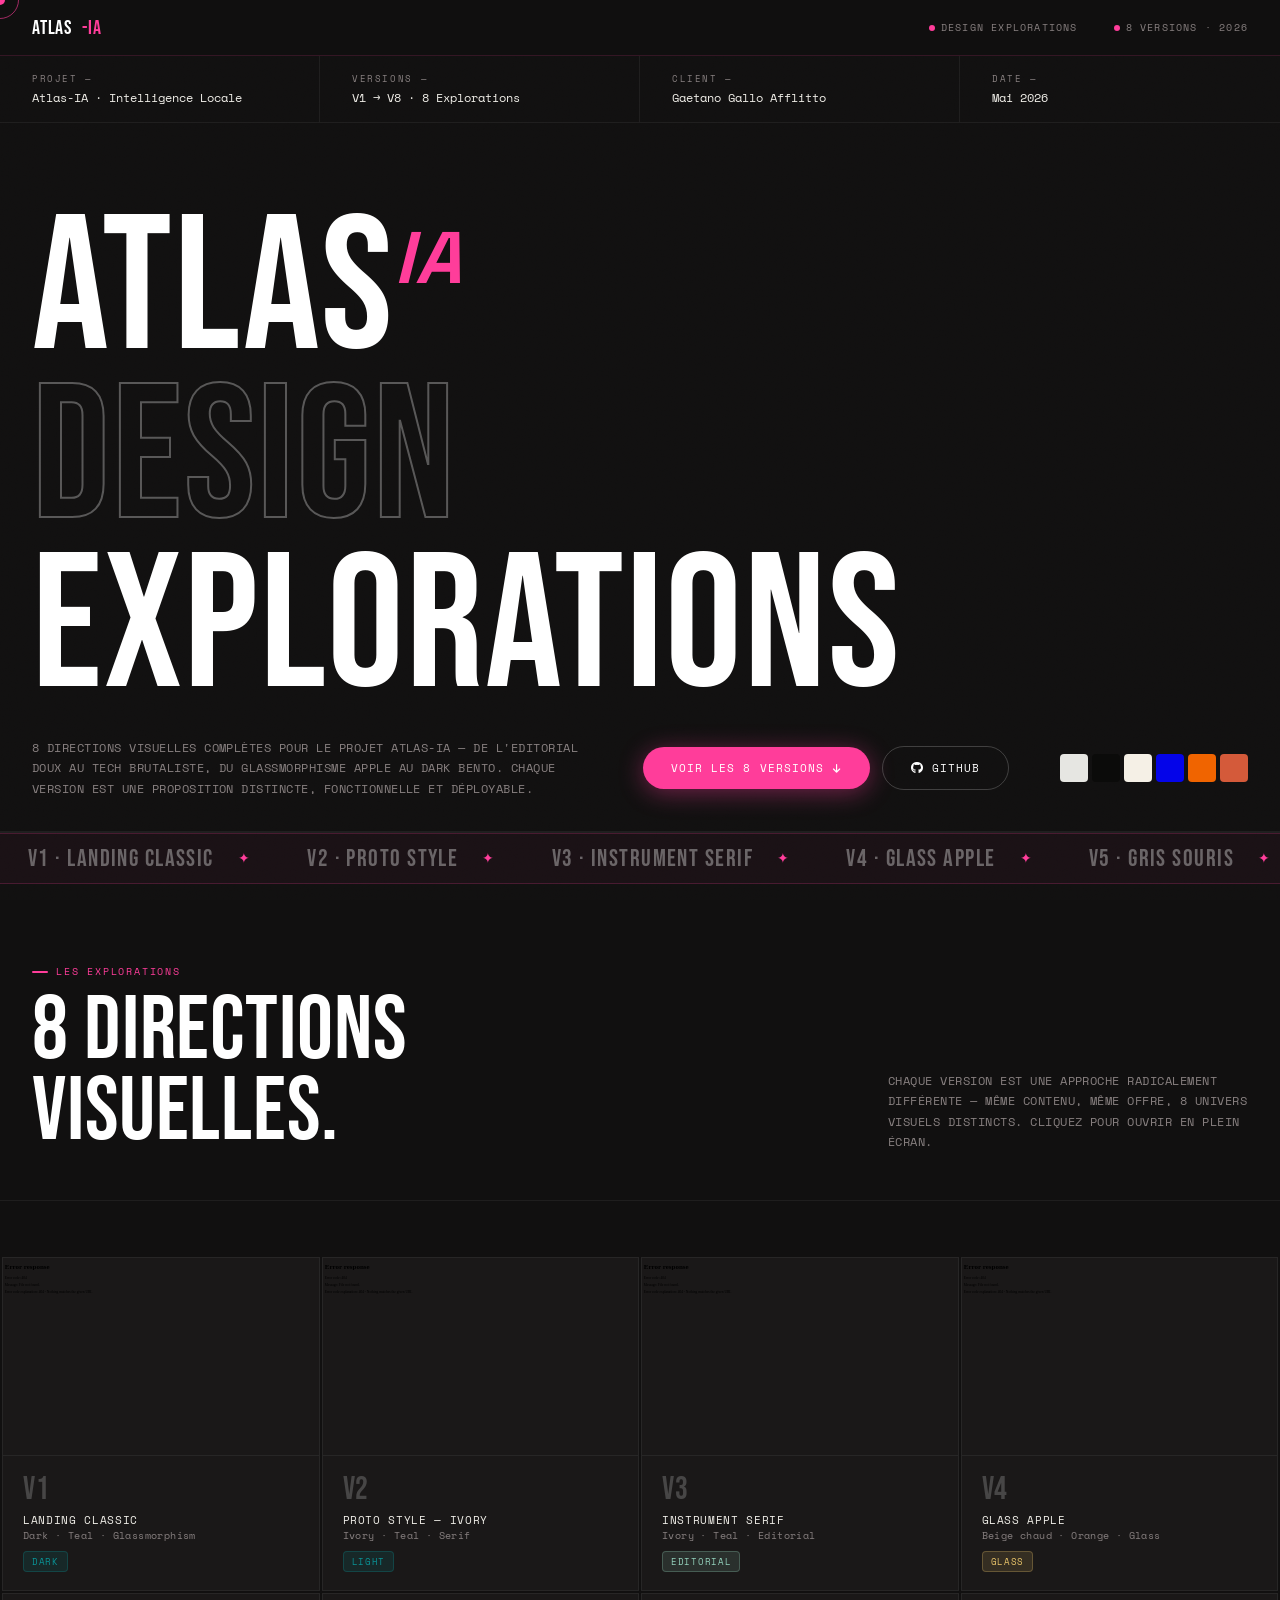
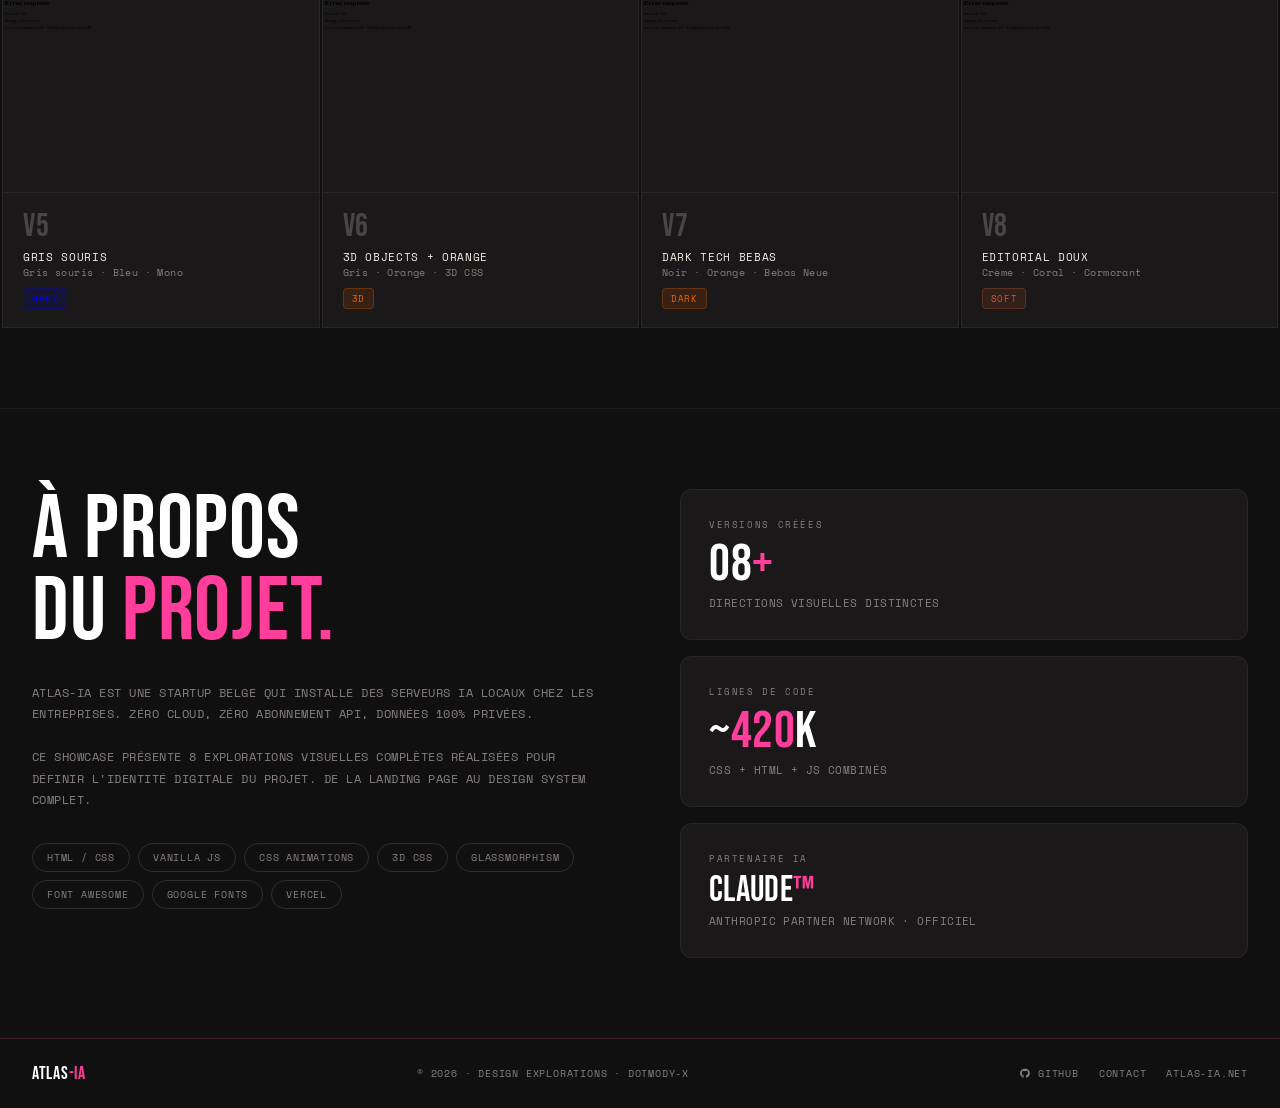
==== index.html @ f2599c12 "Creation off website" ====
<!doctype html>
<html lang="fr">
<head>
<meta charset="utf-8"/>
<meta name="viewport" content="width=device-width,initial-scale=1"/>
<title>Atlas-IA — Design Explorations</title>
<link href="https://fonts.googleapis.com/css2?family=Bebas+Neue&family=Space+Grotesk:wght@300;400;500;700&family=Space+Mono&display=swap" rel="stylesheet"/>
<link rel="stylesheet" href="https://cdnjs.cloudflare.com/ajax/libs/font-awesome/6.5.1/css/all.min.css"/>
<link rel="stylesheet" href="./style.css">
</head>
<body>

<div id="CUR"><div class="cr-ring"></div><div class="cr-dot"></div></div>

<!-- NAV -->
<nav>
  <div class="nav-in">
    <div class="nav-logo">ATLAS<span>-IA</span></div>
    <div class="nav-meta">
      <span>Design Explorations</span>
      <span style="margin-left:8px">8 Versions · 2026</span>
    </div>
  </div>
</nav>

<!-- INFO BAR -->
<div class="info-bar" style="padding-top:56px">
  <div class="ib"><div class="ib-label">Projet —</div><div class="ib-val">Atlas-IA · Intelligence Locale</div></div>
  <div class="ib"><div class="ib-label">Versions —</div><div class="ib-val">V1 → V8 · 8 Explorations</div></div>
  <div class="ib"><div class="ib-label">Client —</div><div class="ib-val">Gaetano Gallo Afflitto</div></div>
  <div class="ib"><div class="ib-label">Date —</div><div class="ib-val">Mai 2026</div></div>
</div>

<!-- HERO -->
<section id="hero">
  <div class="hero-main">
    <div class="hero-h1">
      ATLAS<span class="pink">IA</span><br/>
      <span class="stroke">DESIGN</span><br/>
      EXPLORATIONS
    </div>
  </div>
  <div class="hero-sub-bar">
    <div class="hero-desc">8 directions visuelles complètes pour le projet Atlas-IA — de l'editorial doux au tech brutaliste, du glassmorphisme Apple au dark bento. Chaque version est une proposition distincte, fonctionnelle et déployable.</div>
    <div class="hero-actions">
      <a href="#versions" class="btn-pink">Voir les 8 versions <i class="fa-solid fa-arrow-down" style="font-size:10px"></i></a>
      <a href="https://github.com/Dotmody-X/atlas-ia" target="_blank" class="btn-outline-w"><i class="fa-brands fa-github" style="font-size:12px"></i> GitHub</a>
    </div>
    <div class="swatches">
      <div class="swatch" style="background:#e6e6e2;title='V3/V5'"></div>
      <div class="swatch" style="background:#0b0b0a"></div>
      <div class="swatch" style="background:#f5f0e6"></div>
      <div class="swatch" style="background:#0404e9"></div>
      <div class="swatch" style="background:#f06400"></div>
      <div class="swatch" style="background:#d45a3a"></div>
    </div>
  </div>
</section>

<!-- MARQUEE -->
<div class="mq">
  <div class="mq-tr">
    <span class="mq-it">V1 · Landing Classic<span>✦</span></span>
    <span class="mq-it">V2 · Proto Style<span>✦</span></span>
    <span class="mq-it">V3 · Instrument Serif<span>✦</span></span>
    <span class="mq-it">V4 · Glass Apple<span>✦</span></span>
    <span class="mq-it">V5 · Gris Souris<span>✦</span></span>
    <span class="mq-it">V6 · 3D Objects<span>✦</span></span>
    <span class="mq-it">V7 · Dark Tech<span>✦</span></span>
    <span class="mq-it">V8 · Editorial Doux<span>✦</span></span>
    <span class="mq-it">V1 · Landing Classic<span>✦</span></span>
    <span class="mq-it">V2 · Proto Style<span>✦</span></span>
    <span class="mq-it">V3 · Instrument Serif<span>✦</span></span>
    <span class="mq-it">V4 · Glass Apple<span>✦</span></span>
    <span class="mq-it">V5 · Gris Souris<span>✦</span></span>
    <span class="mq-it">V6 · 3D Objects<span>✦</span></span>
    <span class="mq-it">V7 · Dark Tech<span>✦</span></span>
    <span class="mq-it">V8 · Editorial Doux<span>✦</span></span>
  </div>
</div>

<!-- VERSIONS GRID -->
<section id="versions">
  <div class="versions-header rev">
    <div class="vh-left">
      <div class="label">Les explorations</div>
      <div class="vh-h2">8 DIRECTIONS<br/>VISUELLES.</div>
    </div>
    <div class="vh-sub">Chaque version est une approche radicalement différente — même contenu, même offre, 8 univers visuels distincts. Cliquez pour ouvrir en plein écran.</div>
  </div>
  <div class="versions-grid" id="VG"></div>
</section>

<!-- ABOUT -->
<section id="about">
  <div class="about-grid rev">
    <div>
      <div class="about-h">À PROPOS<br/>DU <span>PROJET.</span></div>
      <div class="about-body">Atlas-IA est une startup belge qui installe des serveurs IA locaux chez les entreprises. Zéro cloud, zéro abonnement API, données 100% privées.<br/><br/>Ce showcase présente 8 explorations visuelles complètes réalisées pour définir l'identité digitale du projet. De la landing page au design system complet.</div>
      <div class="tech-bar">
        <span class="tech-pill">HTML / CSS</span>
        <span class="tech-pill">Vanilla JS</span>
        <span class="tech-pill">CSS Animations</span>
        <span class="tech-pill">3D CSS</span>
        <span class="tech-pill">Glassmorphism</span>
        <span class="tech-pill">Font Awesome</span>
        <span class="tech-pill">Google Fonts</span>
        <span class="tech-pill">Vercel</span>
      </div>
    </div>
    <div class="about-right">
      <div class="about-stat">
        <div class="as-n">Versions créées</div>
        <div class="as-v">08<span>+</span></div>
        <div class="as-d">directions visuelles distinctes</div>
      </div>
      <div class="about-stat">
        <div class="as-n">Lignes de code</div>
        <div class="as-v">~<span>420</span>k</div>
        <div class="as-d">CSS + HTML + JS combinés</div>
      </div>
      <div class="about-stat">
        <div class="as-n">Partenaire IA</div>
        <div class="as-v" style="font-size:36px">CLAUDE<span>™</span></div>
        <div class="as-d">Anthropic Partner Network · Officiel</div>
      </div>
    </div>
  </div>
</section>

<!-- FOOTER -->
<footer>
  <div class="foot-logo">ATLAS<span>-IA</span></div>
  <div class="foot-meta">© 2026 · Design Explorations · Dotmody-X</div>
  <div class="foot-links">
    <a href="https://github.com/Dotmody-X/atlas-ia" target="_blank"><i class="fa-brands fa-github"></i> GitHub</a>
    <a href="mailto:contact@atlas-ia.net">Contact</a>
    <a href="https://www.atlas-ia.net" target="_blank">atlas-ia.net</a>
  </div>
</footer>

<!-- MODAL -->
<div class="modal" id="MODAL">
  <div class="modal-header">
    <div class="modal-title" id="MODAL-TITLE">V1 · <span>Landing Classic</span></div>
    <div style="display:flex;gap:10px;align-items:center">
      <a id="MODAL-LINK" href="#" target="_blank" class="btn-pink" style="font-family:var(--mono);font-size:10px;letter-spacing:.1em;text-transform:uppercase;padding:8px 16px;border-radius:999px;background:var(--pink);color:white;border:none">
        <i class="fa-solid fa-arrow-up-right-from-square" style="font-size:9px"></i> Ouvrir
      </a>
      <button class="modal-close" onclick="closeModal()"><i class="fa-solid fa-xmark"></i></button>
    </div>
  </div>
  <iframe class="modal-frame" id="MODAL-FRAME" src="about:blank" title="Version preview"></iframe>
</div>

<script src="./scrips.js"></script>
</body>
</html>
---- style.css ----
:root{
  --bg:#111010;
  --bg2:#1a1818;
  --bg3:#222020;
  --pink:#ff3d9a;
  --pink2:#ff7cc4;
  --pink3:rgba(255,61,154,.12);
  --white:#ffffff;
  --off:#f0eee8;
  --gray:#888080;
  --gray2:#444040;
  --display:'Bebas Neue',sans-serif;
  --body:'Space Grotesk',sans-serif;
  --mono:'Space Mono',monospace;
}
*{box-sizing:border-box;margin:0;padding:0;cursor:none!important}
html{scroll-behavior:smooth}
body{background:var(--bg);color:var(--white);font-family:var(--body);-webkit-font-smoothing:antialiased;overflow-x:hidden}
a{color:inherit;text-decoration:none}

/* CURSOR */
#CUR{position:fixed;top:0;left:0;pointer-events:none;z-index:9999}
.cr-dot{width:10px;height:10px;border-radius:50%;background:var(--pink);position:absolute;transform:translate(-50%,-50%);mix-blend-mode:screen}
.cr-ring{width:38px;height:38px;border-radius:50%;border:1.5px solid var(--pink);position:absolute;transform:translate(-50%,-50%);opacity:.6;transition:all .12s ease}
body.hov .cr-dot{width:16px;height:16px}
body.hov .cr-ring{width:60px;height:60px;border-color:var(--white)}

/* NOISE */
body::before{content:'';position:fixed;inset:0;z-index:0;pointer-events:none;opacity:.04;
  background-image:url("data:image/svg+xml,%3Csvg xmlns='http://www.w3.org/2000/svg' width='200' height='200'%3E%3Cfilter id='n'%3E%3CfeTurbulence type='fractalNoise' baseFrequency='.85' numOctaves='3' seed='2'/%3E%3C/filter%3E%3Crect width='100%25' height='100%25' filter='url(%23n)'/%3E%3C/svg%3E");
  background-size:200px;mix-blend-mode:overlay}

/* NAV */
nav{position:fixed;top:0;left:0;right:0;z-index:100;height:56px;background:rgba(17,16,16,.9);backdrop-filter:blur(20px);border-bottom:1px solid rgba(255,61,154,.15);display:flex;align-items:stretch}
.nav-in{display:flex;align-items:stretch;width:100%;padding:0 32px}
.nav-logo{display:flex;align-items:center;gap:10px;font-family:var(--display);font-size:20px;letter-spacing:.04em;color:var(--white);margin-right:auto}
.nav-logo span{color:var(--pink)}
.nav-meta{display:flex;align-items:center;gap:28px;font-family:var(--mono);font-size:10px;letter-spacing:.12em;text-transform:uppercase;color:var(--gray)}
.nav-meta span{display:flex;align-items:center;gap:6px}
.nav-meta span::before{content:'';width:6px;height:6px;border-radius:50%;background:var(--pink);animation:blink 2s ease-in-out infinite}
@keyframes blink{50%{opacity:.2}}
.nav-dot-pink{background:var(--pink)!important}

/* HERO */
#hero{padding-top:56px;position:relative;overflow:hidden;border-bottom:1px solid rgba(255,255,255,.06)}

/* INFO BAR */
.info-bar{display:grid;grid-template-columns:repeat(4,1fr);border-bottom:1px solid rgba(255,255,255,.06);max-width:100%}
.ib{padding:16px 32px;border-right:1px solid rgba(255,255,255,.06)}
.ib:last-child{border-right:none}
.ib-label{font-family:var(--mono);font-size:9px;letter-spacing:.18em;text-transform:uppercase;color:var(--gray);margin-bottom:4px}
.ib-val{font-family:var(--mono);font-size:12px;color:var(--off)}

/* HERO MAIN */
.hero-main{padding:28px 32px 0;position:relative}
.hero-h1{font-family:var(--display);font-size:clamp(88px,15vw,220px);letter-spacing:.01em;line-height:.88;color:var(--white);position:relative;z-index:2}
.hero-h1 .pink{color:var(--pink);font-family:'Space Grotesk';font-weight:700;font-style:italic;font-size:.38em;vertical-align:super}
.hero-h1 .stroke{-webkit-text-stroke:2px rgba(255,255,255,.3);color:transparent}
.hero-sub-bar{display:flex;align-items:center;justify-content:space-between;padding:24px 32px 32px;gap:32px;flex-wrap:wrap;border-bottom:1px solid rgba(255,255,255,.06)}
.hero-desc{font-family:var(--mono);font-size:12px;line-height:1.7;color:var(--gray);max-width:560px;text-transform:uppercase;letter-spacing:.04em}
.hero-actions{display:flex;gap:12px;align-items:center;flex-shrink:0}
.btn-pink{font-family:var(--mono);font-size:11px;letter-spacing:.1em;text-transform:uppercase;padding:13px 28px;border-radius:999px;background:var(--pink);color:white;border:none;transition:.2s;box-shadow:0 4px 24px rgba(255,61,154,.4)}
.btn-pink:hover{background:var(--pink2);transform:translateY(-2px);box-shadow:0 8px 36px rgba(255,61,154,.55)}
.btn-outline-w{font-family:var(--mono);font-size:11px;letter-spacing:.1em;text-transform:uppercase;padding:13px 28px;border-radius:999px;background:transparent;color:var(--white);border:1.5px solid rgba(255,255,255,.2);transition:.2s}
.btn-outline-w:hover{border-color:var(--pink);color:var(--pink)}

/* COLOR SWATCHES */
.swatches{display:flex;gap:4px}
.swatch{width:28px;height:28px;border-radius:4px}

/* MARQUEE */
.mq{overflow:hidden;border-top:1px solid rgba(255,61,154,.2);border-bottom:1px solid rgba(255,61,154,.2);padding:10px 0;background:rgba(255,61,154,.04)}
.mq-tr{display:flex;width:max-content;animation:mq 20s linear infinite}
.mq-tr:hover{animation-play-state:paused}
.mq-it{font-family:var(--display);font-size:24px;letter-spacing:.06em;color:rgba(255,255,255,.35);padding:0 28px;white-space:nowrap;display:flex;align-items:center;gap:24px}
.mq-it span{color:var(--pink);font-size:14px}
@keyframes mq{to{transform:translateX(-50%)}}

/* VERSIONS GRID */
#versions{padding:80px 0;position:relative;z-index:1}
.versions-header{padding:0 32px 48px;display:flex;align-items:flex-end;justify-content:space-between;gap:24px;border-bottom:1px solid rgba(255,255,255,.06);margin-bottom:56px;flex-wrap:wrap}
.vh-left .label{font-family:var(--mono);font-size:10px;letter-spacing:.18em;text-transform:uppercase;color:var(--pink);margin-bottom:12px;display:flex;align-items:center;gap:8px}
.vh-left .label::before{content:'';width:16px;height:2px;background:var(--pink);border-radius:1px}
.vh-h2{font-family:var(--display);font-size:clamp(52px,7vw,96px);letter-spacing:.01em;line-height:.9;color:var(--white)}
.vh-sub{font-family:var(--mono);font-size:12px;color:var(--gray);line-height:1.7;max-width:360px;letter-spacing:.04em;text-transform:uppercase}
.versions-grid{display:grid;grid-template-columns:repeat(4,1fr);gap:2px;padding:0 2px}
.v-card{position:relative;overflow:hidden;background:var(--bg2);border:1px solid rgba(255,255,255,.06);transition:transform .28s cubic-bezier(.34,1.56,.64,1),border-color .2s;cursor:pointer}
.v-card:hover{transform:translateY(-6px) scale(1.01);border-color:var(--pink);z-index:2}
.v-card:hover .v-overlay{opacity:1}
.v-card:hover .v-num{color:var(--pink)}
.v-preview{
  width:100%;
  aspect-ratio:16/10;
  position:relative;
  overflow:hidden;
}
.v-iframe-wrap{
  width:100%;height:100%;
  position:absolute;inset:0;
  pointer-events:none;
  transform-origin:top left;
}
.v-iframe-wrap iframe{
  width:1440px;height:900px;
  border:none;
  transform-origin:top left;
  pointer-events:none;
}
.v-overlay{
  position:absolute;inset:0;
  background:linear-gradient(to top,rgba(17,16,16,.95) 0%,rgba(255,61,154,.15) 60%,transparent 100%);
  display:flex;flex-direction:column;align-items:center;justify-content:flex-end;
  padding-bottom:20px;opacity:0;transition:opacity .25s;
}
.v-open-btn{
  font-family:var(--mono);font-size:11px;letter-spacing:.1em;text-transform:uppercase;
  padding:10px 22px;border-radius:999px;
  background:var(--pink);color:white;
  border:none;transition:.2s;margin-bottom:8px;
  box-shadow:0 4px 20px rgba(255,61,154,.5);
}
.v-open-btn:hover{background:var(--pink2)}
.v-card-footer{padding:18px 20px;border-top:1px solid rgba(255,255,255,.06);background:var(--bg2)}
.v-num{font-family:var(--display);font-size:32px;letter-spacing:.02em;color:rgba(255,255,255,.2);line-height:1;transition:color .2s}
.v-info{display:flex;align-items:center;justify-content:space-between;margin-top:6px}
.v-name{font-family:var(--mono);font-size:11px;letter-spacing:.06em;text-transform:uppercase;color:var(--off)}
.v-style{font-family:var(--mono);font-size:10px;letter-spacing:.04em;color:var(--gray)}
.v-tag{display:inline-block;font-family:var(--mono);font-size:9px;letter-spacing:.08em;text-transform:uppercase;padding:3px 8px;border-radius:4px;margin-top:8px}

/* ABOUT */
#about{padding:80px 32px;border-top:1px solid rgba(255,255,255,.06);position:relative;z-index:1}
.about-grid{display:grid;grid-template-columns:1fr 1fr;gap:80px;align-items:start}
.about-h{font-family:var(--display);font-size:clamp(56px,7vw,96px);letter-spacing:.01em;line-height:.92;color:var(--white);margin-bottom:28px}
.about-h span{color:var(--pink)}
.about-body{font-family:var(--mono);font-size:12px;color:var(--gray);line-height:1.8;letter-spacing:.04em;text-transform:uppercase}
.about-right{display:flex;flex-direction:column;gap:16px}
.about-stat{padding:28px;background:var(--bg2);border:1px solid rgba(255,255,255,.06);border-radius:12px;transition:border-color .2s,transform .25s}
.about-stat:hover{border-color:var(--pink);transform:translateX(6px)}
.as-n{font-family:var(--mono);font-size:9px;letter-spacing:.18em;text-transform:uppercase;color:var(--gray);margin-bottom:8px}
.as-v{font-family:var(--display);font-size:52px;letter-spacing:.01em;line-height:1;color:var(--white)}
.as-v span{color:var(--pink)}
.as-d{font-family:var(--mono);font-size:11px;color:var(--gray);margin-top:4px;letter-spacing:.04em;text-transform:uppercase}

/* TECH */
.tech-bar{display:flex;flex-wrap:wrap;gap:8px;margin-top:32px}
.tech-pill{font-family:var(--mono);font-size:10px;letter-spacing:.08em;text-transform:uppercase;padding:6px 14px;border-radius:999px;border:1px solid rgba(255,255,255,.12);color:var(--gray);transition:.2s}
.tech-pill:hover{border-color:var(--pink);color:var(--pink)}

/* FOOTER */
footer{border-top:1px solid rgba(255,61,154,.2);padding:24px 32px;display:flex;align-items:center;justify-content:space-between;position:relative;z-index:1;flex-wrap:wrap;gap:16px}
.foot-logo{font-family:var(--display);font-size:18px;letter-spacing:.04em;color:var(--white)}
.foot-logo span{color:var(--pink)}
.foot-meta{font-family:var(--mono);font-size:10px;letter-spacing:.08em;text-transform:uppercase;color:var(--gray)}
.foot-links{display:flex;gap:20px}
.foot-links a{font-family:var(--mono);font-size:10px;letter-spacing:.08em;text-transform:uppercase;color:var(--gray);transition:color .15s}
.foot-links a:hover{color:var(--pink)}

/* MODAL */
.modal{position:fixed;inset:0;z-index:200;background:rgba(11,10,10,.92);backdrop-filter:blur(16px);display:flex;flex-direction:column;align-items:center;justify-content:center;opacity:0;pointer-events:none;transition:opacity .25s}
.modal.open{opacity:1;pointer-events:all}
.modal-header{width:100%;padding:14px 24px;display:flex;align-items:center;justify-content:space-between;border-bottom:1px solid rgba(255,255,255,.08);background:rgba(17,16,16,.95)}
.modal-title{font-family:var(--display);font-size:22px;letter-spacing:.04em;color:var(--white)}
.modal-title span{color:var(--pink)}
.modal-close{width:36px;height:36px;border-radius:50%;background:rgba(255,255,255,.08);border:1px solid rgba(255,255,255,.12);display:grid;place-items:center;color:var(--white);font-size:16px;transition:.2s}
.modal-close:hover{background:var(--pink);border-color:var(--pink)}
.modal-frame{flex:1;width:100%;border:none}

/* REVEAL */
.rev{opacity:0;transform:translateY(24px);transition:opacity .6s ease,transform .6s ease}
.rev.in{opacity:1;transform:none}

/* RESPONSIVE */
@media(max-width:1100px){
  .versions-grid{grid-template-columns:repeat(2,1fr)}
  .about-grid{grid-template-columns:1fr;gap:40px}
}
@media(max-width:700px){
  .versions-grid{grid-template-columns:1fr}
  .info-bar{grid-template-columns:1fr 1fr}
  .nav-meta{display:none}
  nav{padding:0 20px}
  .hero-main,.hero-sub-bar,.versions-header,#about{padding-left:20px;padding-right:20px}
}
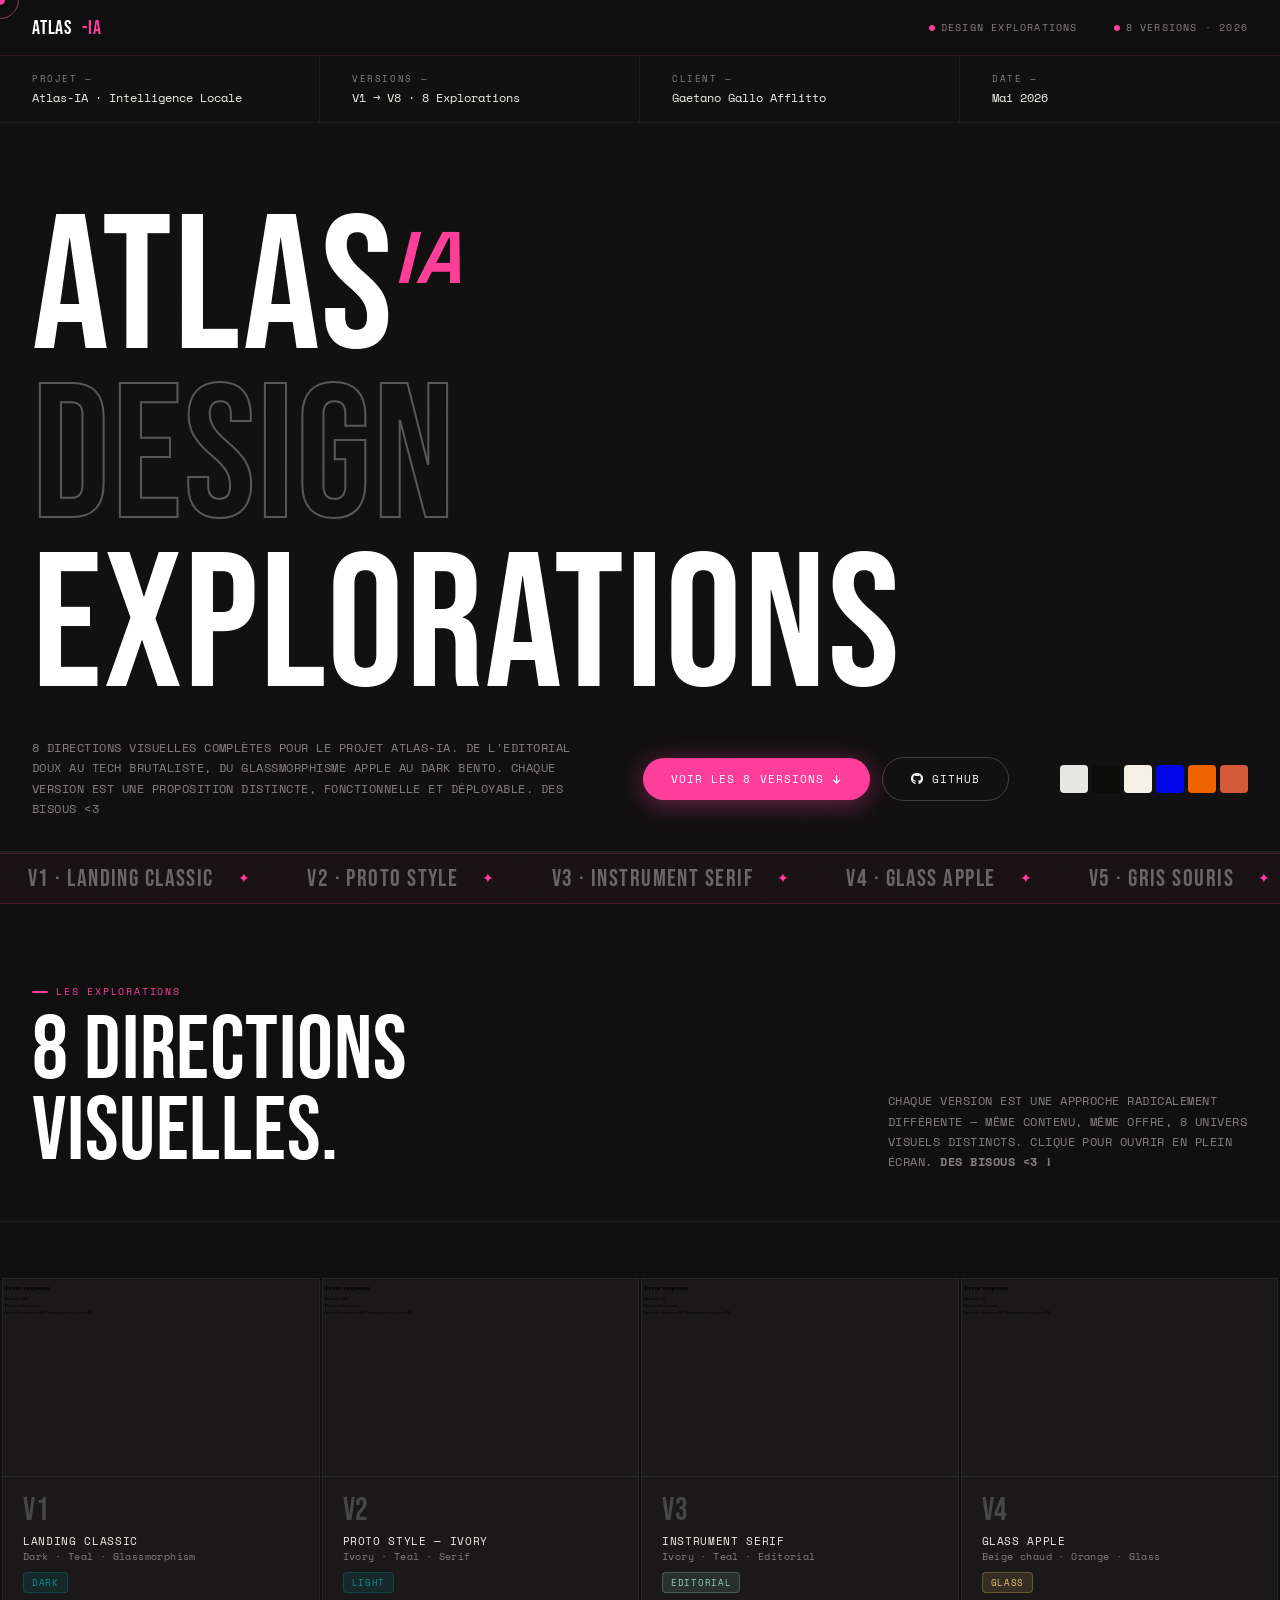
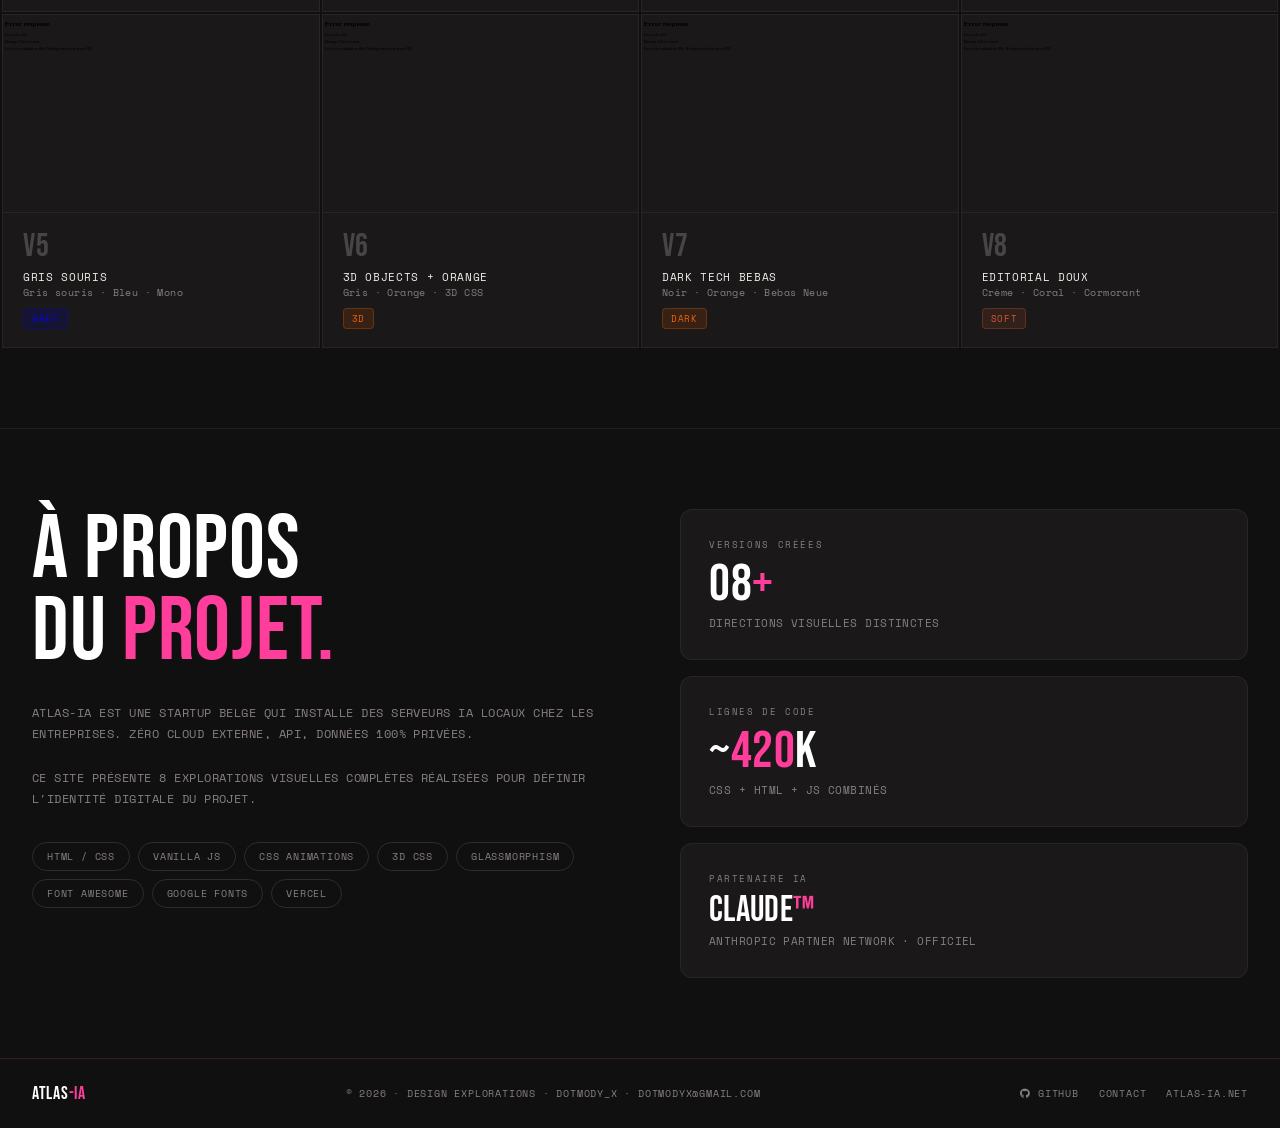
==== commit 4e615657: "Add files via upload" ====
--- a/index.html
+++ b/index.html
@@ -1,158 +1,187 @@
 <!doctype html>
 <html lang="fr">
+
 <head>
-<meta charset="utf-8"/>
-<meta name="viewport" content="width=device-width,initial-scale=1"/>
-<title>Atlas-IA — Design Explorations</title>
-<link href="https://fonts.googleapis.com/css2?family=Bebas+Neue&family=Space+Grotesk:wght@300;400;500;700&family=Space+Mono&display=swap" rel="stylesheet"/>
-<link rel="stylesheet" href="https://cdnjs.cloudflare.com/ajax/libs/font-awesome/6.5.1/css/all.min.css"/>
-<link rel="stylesheet" href="./style.css">
+  <meta charset="utf-8" />
+  <meta name="viewport" content="width=device-width,initial-scale=1" />
+  <title>Atlas-IA — Design Explorations</title>
+  <link
+    href="https://fonts.googleapis.com/css2?family=Bebas+Neue&family=Space+Grotesk:wght@300;400;500;700&family=Space+Mono&display=swap"
+    rel="stylesheet" />
+  <link rel="stylesheet" href="https://cdnjs.cloudflare.com/ajax/libs/font-awesome/6.5.1/css/all.min.css" />
+  <link rel="stylesheet" href="./style.css">
 </head>
+
 <body>
 
-<div id="CUR"><div class="cr-ring"></div><div class="cr-dot"></div></div>
+  <div id="CUR">
+    <div class="cr-ring"></div>
+    <div class="cr-dot"></div>
+  </div>
 
-<!-- NAV -->
-<nav>
-  <div class="nav-in">
-    <div class="nav-logo">ATLAS<span>-IA</span></div>
-    <div class="nav-meta">
-      <span>Design Explorations</span>
-      <span style="margin-left:8px">8 Versions · 2026</span>
+  <!-- NAV -->
+  <nav>
+    <div class="nav-in">
+      <div class="nav-logo">ATLAS<span>-IA</span></div>
+      <div class="nav-meta">
+        <span>Design Explorations</span>
+        <span style="margin-left:8px">8 Versions · 2026</span>
+      </div>
+    </div>
+  </nav>
+
+  <!-- INFO BAR -->
+  <div class="info-bar" style="padding-top:56px">
+    <div class="ib">
+      <div class="ib-label">Projet —</div>
+      <div class="ib-val">Atlas-IA · Intelligence Locale</div>
+    </div>
+    <div class="ib">
+      <div class="ib-label">Versions —</div>
+      <div class="ib-val">V1 → V8 · 8 Explorations</div>
+    </div>
+    <div class="ib">
+      <div class="ib-label">Client —</div>
+      <div class="ib-val">Gaetano Gallo Afflitto</div>
+    </div>
+    <div class="ib">
+      <div class="ib-label">Date —</div>
+      <div class="ib-val">Mai 2026</div>
     </div>
   </div>
-</nav>
 
-<!-- INFO BAR -->
-<div class="info-bar" style="padding-top:56px">
-  <div class="ib"><div class="ib-label">Projet —</div><div class="ib-val">Atlas-IA · Intelligence Locale</div></div>
-  <div class="ib"><div class="ib-label">Versions —</div><div class="ib-val">V1 → V8 · 8 Explorations</div></div>
-  <div class="ib"><div class="ib-label">Client —</div><div class="ib-val">Gaetano Gallo Afflitto</div></div>
-  <div class="ib"><div class="ib-label">Date —</div><div class="ib-val">Mai 2026</div></div>
-</div>
+  <!-- HERO -->
+  <section id="hero">
+    <div class="hero-main">
+      <div class="hero-h1">
+        ATLAS<span class="pink">IA</span><br />
+        <span class="stroke">DESIGN</span><br />
+        EXPLORATIONS
+      </div>
+    </div>
+    <div class="hero-sub-bar">
+      <div class="hero-desc">8 directions visuelles complètes pour le projet Atlas-IA. De l'editorial doux au tech
+        brutaliste, du glassmorphisme Apple au dark bento. Chaque version est une proposition distincte, fonctionnelle
+        et déployable. Des Bisous <3 </div>
+      <div class="hero-actions">
+        <a href="#versions" class="btn-pink">Voir les 8 versions <i class="fa-solid fa-arrow-down"
+            style="font-size:10px"></i></a>
+        <a href="https://github.com/Dotmody-X/Atlas-IA-Maquette" target="_blank" class="btn-outline-w"><i
+            class="fa-brands fa-github" style="font-size:12px"></i> GitHub</a>
+      </div>
+      <div class="swatches">
+        <div class="swatch" style="background:#e6e6e2;title='V3/V5'"></div>
+        <div class="swatch" style="background:#0b0b0a"></div>
+        <div class="swatch" style="background:#f5f0e6"></div>
+        <div class="swatch" style="background:#0404e9"></div>
+        <div class="swatch" style="background:#f06400"></div>
+        <div class="swatch" style="background:#d45a3a"></div>
+      </div>
+    </div>
+  </section>
 
-<!-- HERO -->
-<section id="hero">
-  <div class="hero-main">
-    <div class="hero-h1">
-      ATLAS<span class="pink">IA</span><br/>
-      <span class="stroke">DESIGN</span><br/>
-      EXPLORATIONS
+  <!-- MARQUEE -->
+  <div class="mq">
+    <div class="mq-tr">
+      <span class="mq-it">V1 · Landing Classic<span>✦</span></span>
+      <span class="mq-it">V2 · Proto Style<span>✦</span></span>
+      <span class="mq-it">V3 · Instrument Serif<span>✦</span></span>
+      <span class="mq-it">V4 · Glass Apple<span>✦</span></span>
+      <span class="mq-it">V5 · Gris Souris<span>✦</span></span>
+      <span class="mq-it">V6 · 3D Objects<span>✦</span></span>
+      <span class="mq-it">V7 · Dark Tech<span>✦</span></span>
+      <span class="mq-it">V8 · Editorial Doux<span>✦</span></span>
+      <span class="mq-it">V1 · Landing Classic<span>✦</span></span>
+      <span class="mq-it">V2 · Proto Style<span>✦</span></span>
+      <span class="mq-it">V3 · Instrument Serif<span>✦</span></span>
+      <span class="mq-it">V4 · Glass Apple<span>✦</span></span>
+      <span class="mq-it">V5 · Gris Souris<span>✦</span></span>
+      <span class="mq-it">V6 · 3D Objects<span>✦</span></span>
+      <span class="mq-it">V7 · Dark Tech<span>✦</span></span>
+      <span class="mq-it">V8 · Editorial Doux<span>✦</span></span>
     </div>
   </div>
-  <div class="hero-sub-bar">
-    <div class="hero-desc">8 directions visuelles complètes pour le projet Atlas-IA — de l'editorial doux au tech brutaliste, du glassmorphisme Apple au dark bento. Chaque version est une proposition distincte, fonctionnelle et déployable.</div>
-    <div class="hero-actions">
-      <a href="#versions" class="btn-pink">Voir les 8 versions <i class="fa-solid fa-arrow-down" style="font-size:10px"></i></a>
-      <a href="https://github.com/Dotmody-X/atlas-ia" target="_blank" class="btn-outline-w"><i class="fa-brands fa-github" style="font-size:12px"></i> GitHub</a>
+
+  <!-- VERSIONS GRID -->
+  <section id="versions">
+    <div class="versions-header rev">
+      <div class="vh-left">
+        <div class="label">Les explorations</div>
+        <div class="vh-h2">8 DIRECTIONS<br />VISUELLES.</div>
+      </div>
+      <div class="vh-sub">Chaque version est une approche radicalement différente — même contenu, même offre, 8 univers
+        visuels distincts. Clique pour ouvrir en plein écran. <b> Des Bisous <3 !</b></div>
     </div>
-    <div class="swatches">
-      <div class="swatch" style="background:#e6e6e2;title='V3/V5'"></div>
-      <div class="swatch" style="background:#0b0b0a"></div>
-      <div class="swatch" style="background:#f5f0e6"></div>
-      <div class="swatch" style="background:#0404e9"></div>
-      <div class="swatch" style="background:#f06400"></div>
-      <div class="swatch" style="background:#d45a3a"></div>
-    </div>
-  </div>
-</section>
+    <div class="versions-grid" id="VG"></div>
+  </section>
 
-<!-- MARQUEE -->
-<div class="mq">
-  <div class="mq-tr">
-    <span class="mq-it">V1 · Landing Classic<span>✦</span></span>
-    <span class="mq-it">V2 · Proto Style<span>✦</span></span>
-    <span class="mq-it">V3 · Instrument Serif<span>✦</span></span>
-    <span class="mq-it">V4 · Glass Apple<span>✦</span></span>
-    <span class="mq-it">V5 · Gris Souris<span>✦</span></span>
-    <span class="mq-it">V6 · 3D Objects<span>✦</span></span>
-    <span class="mq-it">V7 · Dark Tech<span>✦</span></span>
-    <span class="mq-it">V8 · Editorial Doux<span>✦</span></span>
-    <span class="mq-it">V1 · Landing Classic<span>✦</span></span>
-    <span class="mq-it">V2 · Proto Style<span>✦</span></span>
-    <span class="mq-it">V3 · Instrument Serif<span>✦</span></span>
-    <span class="mq-it">V4 · Glass Apple<span>✦</span></span>
-    <span class="mq-it">V5 · Gris Souris<span>✦</span></span>
-    <span class="mq-it">V6 · 3D Objects<span>✦</span></span>
-    <span class="mq-it">V7 · Dark Tech<span>✦</span></span>
-    <span class="mq-it">V8 · Editorial Doux<span>✦</span></span>
-  </div>
-</div>
-
-<!-- VERSIONS GRID -->
-<section id="versions">
-  <div class="versions-header rev">
-    <div class="vh-left">
-      <div class="label">Les explorations</div>
-      <div class="vh-h2">8 DIRECTIONS<br/>VISUELLES.</div>
-    </div>
-    <div class="vh-sub">Chaque version est une approche radicalement différente — même contenu, même offre, 8 univers visuels distincts. Cliquez pour ouvrir en plein écran.</div>
-  </div>
-  <div class="versions-grid" id="VG"></div>
-</section>
-
-<!-- ABOUT -->
-<section id="about">
-  <div class="about-grid rev">
-    <div>
-      <div class="about-h">À PROPOS<br/>DU <span>PROJET.</span></div>
-      <div class="about-body">Atlas-IA est une startup belge qui installe des serveurs IA locaux chez les entreprises. Zéro cloud, zéro abonnement API, données 100% privées.<br/><br/>Ce showcase présente 8 explorations visuelles complètes réalisées pour définir l'identité digitale du projet. De la landing page au design system complet.</div>
-      <div class="tech-bar">
-        <span class="tech-pill">HTML / CSS</span>
-        <span class="tech-pill">Vanilla JS</span>
-        <span class="tech-pill">CSS Animations</span>
-        <span class="tech-pill">3D CSS</span>
-        <span class="tech-pill">Glassmorphism</span>
-        <span class="tech-pill">Font Awesome</span>
-        <span class="tech-pill">Google Fonts</span>
-        <span class="tech-pill">Vercel</span>
+  <!-- ABOUT -->
+  <section id="about">
+    <div class="about-grid rev">
+      <div>
+        <div class="about-h">À PROPOS<br />DU <span>PROJET.</span></div>
+        <div class="about-body">Atlas-IA est une startup belge qui installe des serveurs IA locaux chez les entreprises.
+          Zéro cloud externe, API, données 100% privées.<br /><br />Ce site présente 8 explorations visuelles
+          complètes réalisées pour définir l'identité digitale du projet.
+        </div>
+        <div class="tech-bar">
+          <span class="tech-pill">HTML / CSS</span>
+          <span class="tech-pill">Vanilla JS</span>
+          <span class="tech-pill">CSS Animations</span>
+          <span class="tech-pill">3D CSS</span>
+          <span class="tech-pill">Glassmorphism</span>
+          <span class="tech-pill">Font Awesome</span>
+          <span class="tech-pill">Google Fonts</span>
+          <span class="tech-pill">Vercel</span>
+        </div>
+      </div>
+      <div class="about-right">
+        <div class="about-stat">
+          <div class="as-n">Versions créées</div>
+          <div class="as-v">08<span>+</span></div>
+          <div class="as-d">directions visuelles distinctes</div>
+        </div>
+        <div class="about-stat">
+          <div class="as-n">Lignes de code</div>
+          <div class="as-v">~<span>420</span>k</div>
+          <div class="as-d">CSS + HTML + JS combinés</div>
+        </div>
+        <div class="about-stat">
+          <div class="as-n">Partenaire IA</div>
+          <div class="as-v" style="font-size:36px">CLAUDE<span>™</span></div>
+          <div class="as-d">Anthropic Partner Network · Officiel</div>
+        </div>
       </div>
     </div>
-    <div class="about-right">
-      <div class="about-stat">
-        <div class="as-n">Versions créées</div>
-        <div class="as-v">08<span>+</span></div>
-        <div class="as-d">directions visuelles distinctes</div>
-      </div>
-      <div class="about-stat">
-        <div class="as-n">Lignes de code</div>
-        <div class="as-v">~<span>420</span>k</div>
-        <div class="as-d">CSS + HTML + JS combinés</div>
-      </div>
-      <div class="about-stat">
-        <div class="as-n">Partenaire IA</div>
-        <div class="as-v" style="font-size:36px">CLAUDE<span>™</span></div>
-        <div class="as-d">Anthropic Partner Network · Officiel</div>
+  </section>
+
+  <!-- FOOTER -->
+  <footer>
+    <div class="foot-logo">ATLAS<span>-IA</span></div>
+    <div class="foot-meta">© 2026 · Design Explorations · Dotmody_X · dotmodyx@gmail.com</div>
+    <div class="foot-links">
+      <a href="https://github.com/Dotmody-X/Atlas-IA-Maquette" target="_blank"><i class="fa-brands fa-github"></i> GitHub</a>
+      <a href="mailto:contact@atlas-ia.net">Contact</a>
+      <a href="https://www.atlas-ia.net" target="_blank">atlas-ia.net</a>
+    </div>
+  </footer>
+
+  <!-- MODAL -->
+  <div class="modal" id="MODAL">
+    <div class="modal-header">
+      <div class="modal-title" id="MODAL-TITLE">V1 · <span>Landing Classic</span></div>
+      <div style="display:flex;gap:10px;align-items:center">
+        <a id="MODAL-LINK" href="#" target="_blank" class="btn-pink"
+          style="font-family:var(--mono);font-size:10px;letter-spacing:.1em;text-transform:uppercase;padding:8px 16px;border-radius:999px;background:var(--pink);color:white;border:none">
+          <i class="fa-solid fa-arrow-up-right-from-square" style="font-size:9px"></i> Ouvrir
+        </a>
+        <button class="modal-close" onclick="closeModal()"><i class="fa-solid fa-xmark"></i></button>
       </div>
     </div>
+    <iframe class="modal-frame" id="MODAL-FRAME" src="about:blank" title="Version preview"></iframe>
   </div>
-</section>
 
-<!-- FOOTER -->
-<footer>
-  <div class="foot-logo">ATLAS<span>-IA</span></div>
-  <div class="foot-meta">© 2026 · Design Explorations · Dotmody-X</div>
-  <div class="foot-links">
-    <a href="https://github.com/Dotmody-X/atlas-ia" target="_blank"><i class="fa-brands fa-github"></i> GitHub</a>
-    <a href="mailto:contact@atlas-ia.net">Contact</a>
-    <a href="https://www.atlas-ia.net" target="_blank">atlas-ia.net</a>
-  </div>
-</footer>
+  <script src="./scrips.js"></script>
+</body>
 
-<!-- MODAL -->
-<div class="modal" id="MODAL">
-  <div class="modal-header">
-    <div class="modal-title" id="MODAL-TITLE">V1 · <span>Landing Classic</span></div>
-    <div style="display:flex;gap:10px;align-items:center">
-      <a id="MODAL-LINK" href="#" target="_blank" class="btn-pink" style="font-family:var(--mono);font-size:10px;letter-spacing:.1em;text-transform:uppercase;padding:8px 16px;border-radius:999px;background:var(--pink);color:white;border:none">
-        <i class="fa-solid fa-arrow-up-right-from-square" style="font-size:9px"></i> Ouvrir
-      </a>
-      <button class="modal-close" onclick="closeModal()"><i class="fa-solid fa-xmark"></i></button>
-    </div>
-  </div>
-  <iframe class="modal-frame" id="MODAL-FRAME" src="about:blank" title="Version preview"></iframe>
-</div>
-
-<script src="./scrips.js"></script>
-</body>
 </html>
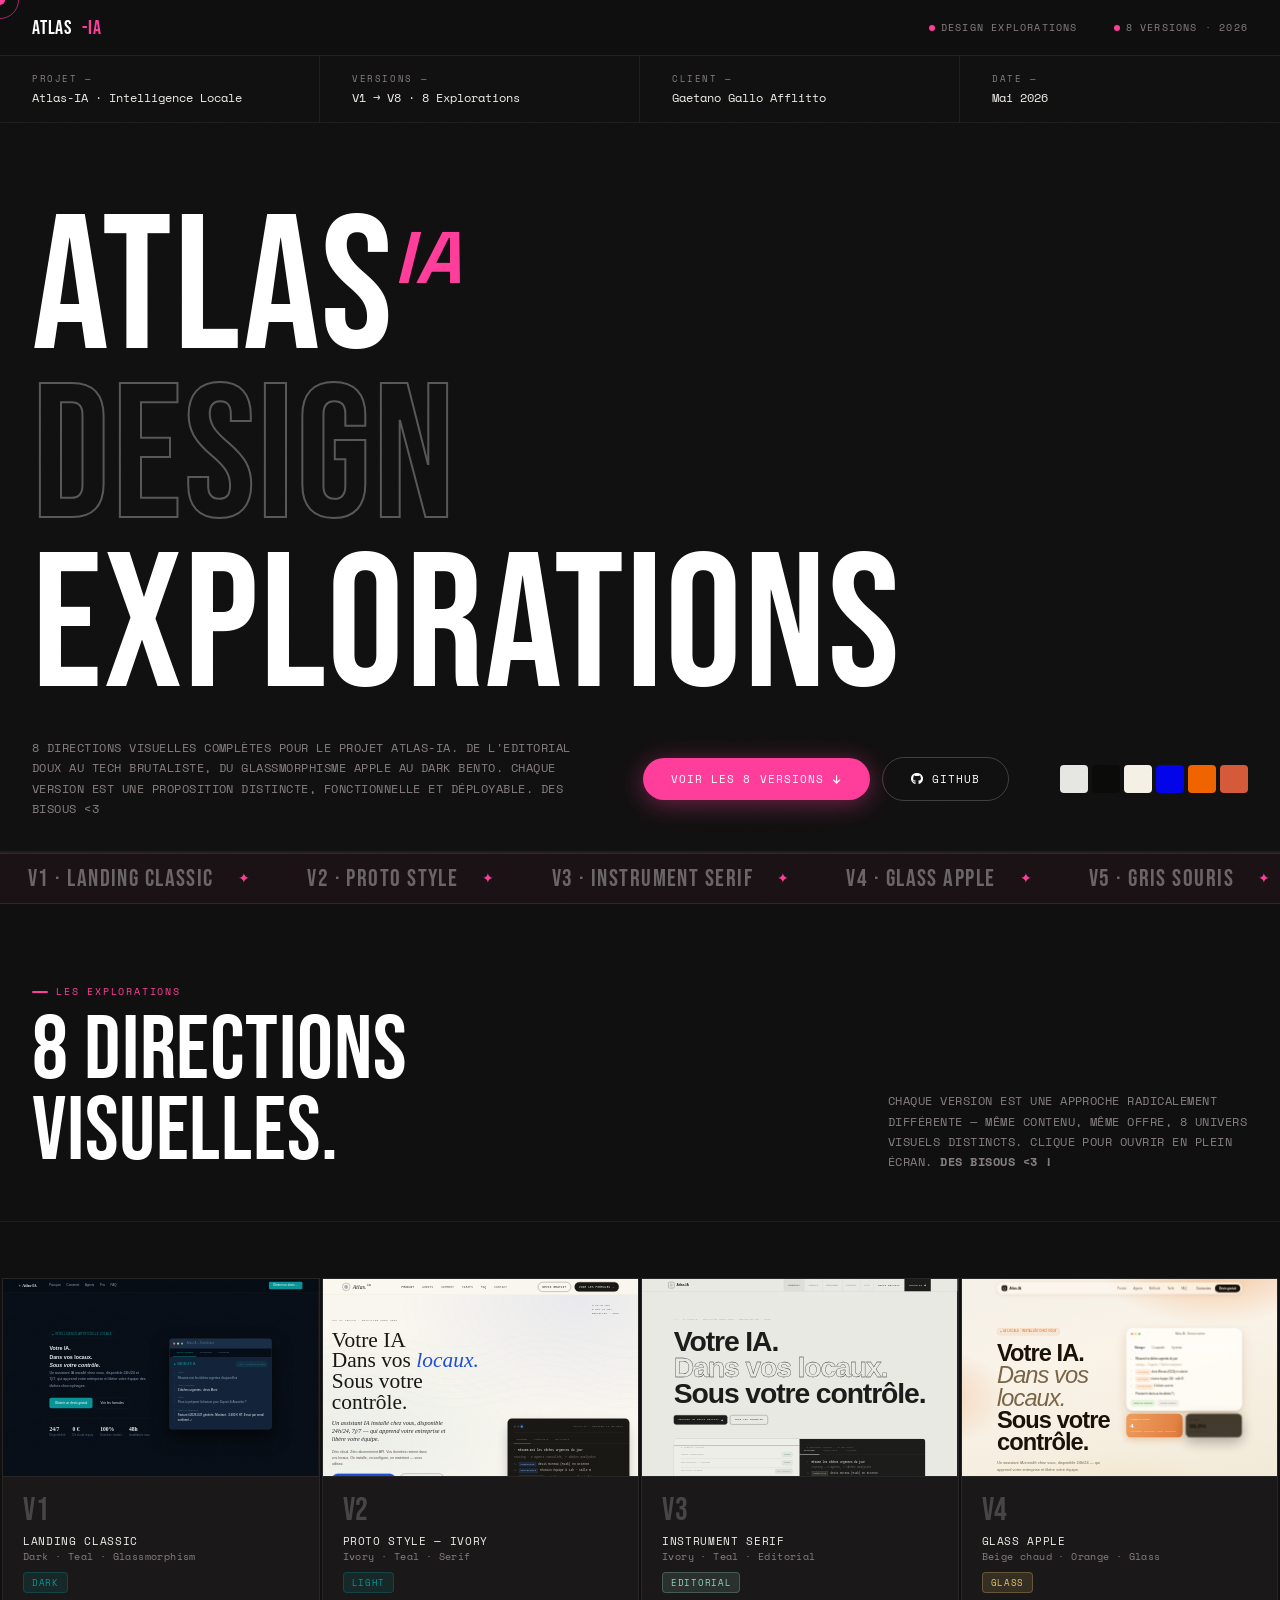
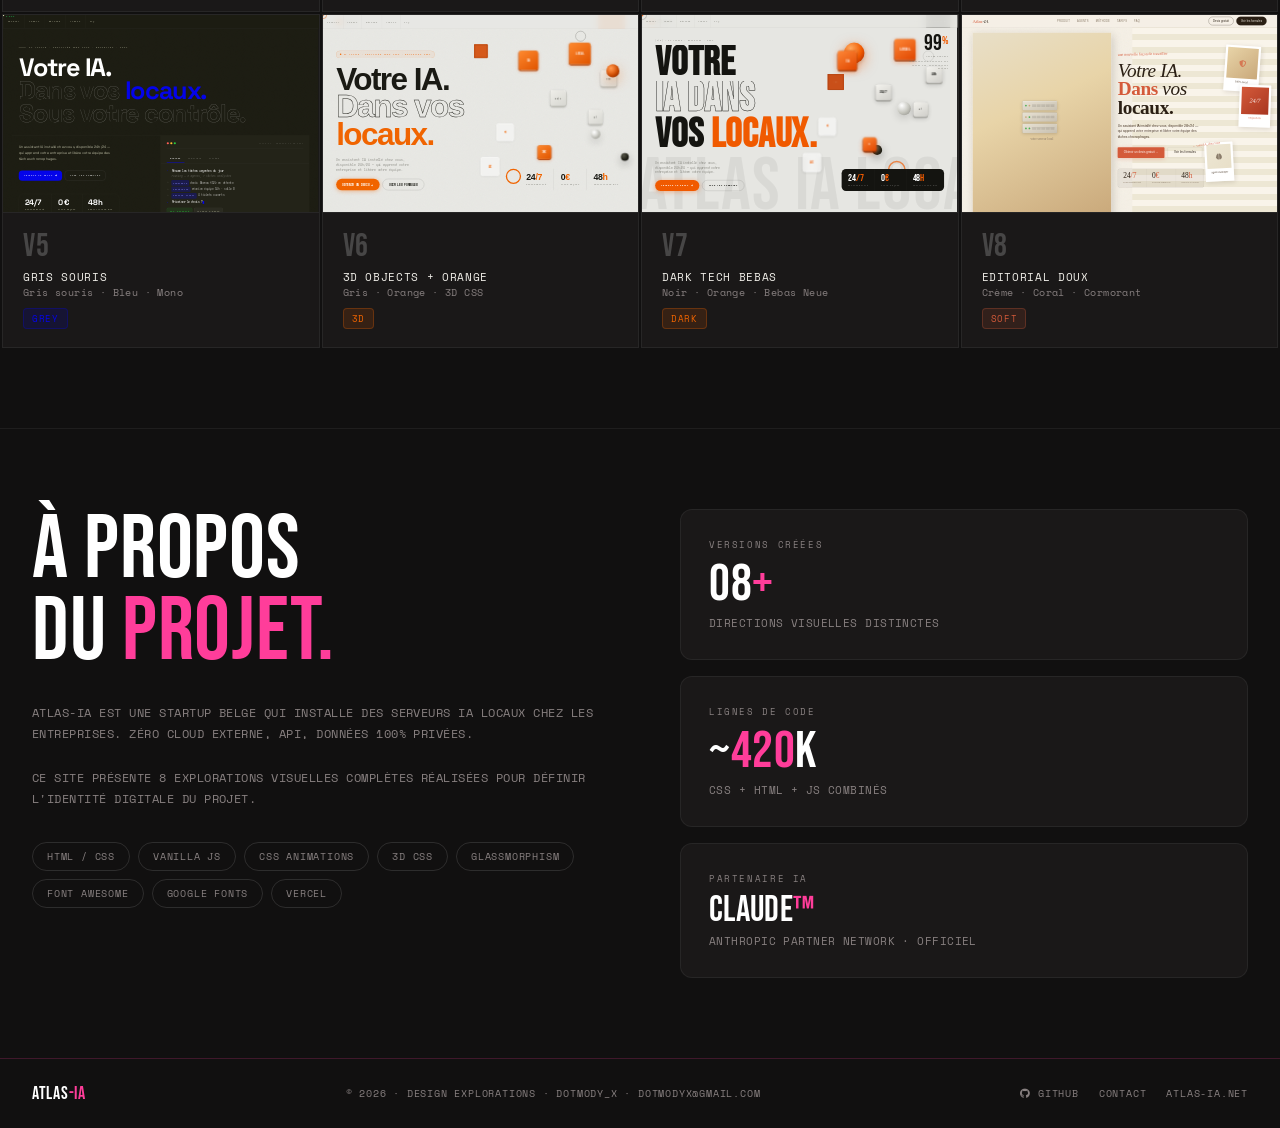
==== commit cd65df96: "Claude - partener" ====
--- a/index.html
+++ b/index.html
@@ -63,21 +63,21 @@
       <div class="hero-desc">8 directions visuelles complètes pour le projet Atlas-IA. De l'editorial doux au tech
         brutaliste, du glassmorphisme Apple au dark bento. Chaque version est une proposition distincte, fonctionnelle
         et déployable. Des Bisous <3 </div>
-      <div class="hero-actions">
-        <a href="#versions" class="btn-pink">Voir les 8 versions <i class="fa-solid fa-arrow-down"
-            style="font-size:10px"></i></a>
-        <a href="https://github.com/Dotmody-X/Atlas-IA-Maquette" target="_blank" class="btn-outline-w"><i
-            class="fa-brands fa-github" style="font-size:12px"></i> GitHub</a>
+          <div class="hero-actions">
+            <a href="#versions" class="btn-pink">Voir les 8 versions <i class="fa-solid fa-arrow-down"
+                style="font-size:10px"></i></a>
+            <a href="https://github.com/Dotmody-X/Atlas-IA-Maquette" target="_blank" class="btn-outline-w"><i
+                class="fa-brands fa-github" style="font-size:12px"></i> GitHub</a>
+          </div>
+          <div class="swatches">
+            <div class="swatch" style="background:#e6e6e2;title='V3/V5'"></div>
+            <div class="swatch" style="background:#0b0b0a"></div>
+            <div class="swatch" style="background:#f5f0e6"></div>
+            <div class="swatch" style="background:#0404e9"></div>
+            <div class="swatch" style="background:#f06400"></div>
+            <div class="swatch" style="background:#d45a3a"></div>
+          </div>
       </div>
-      <div class="swatches">
-        <div class="swatch" style="background:#e6e6e2;title='V3/V5'"></div>
-        <div class="swatch" style="background:#0b0b0a"></div>
-        <div class="swatch" style="background:#f5f0e6"></div>
-        <div class="swatch" style="background:#0404e9"></div>
-        <div class="swatch" style="background:#f06400"></div>
-        <div class="swatch" style="background:#d45a3a"></div>
-      </div>
-    </div>
   </section>
 
   <!-- MARQUEE -->
@@ -110,7 +110,8 @@
         <div class="vh-h2">8 DIRECTIONS<br />VISUELLES.</div>
       </div>
       <div class="vh-sub">Chaque version est une approche radicalement différente — même contenu, même offre, 8 univers
-        visuels distincts. Clique pour ouvrir en plein écran. <b> Des Bisous <3 !</b></div>
+        visuels distincts. Clique pour ouvrir en plein écran. <b> Des Bisous <3 !</b>
+      </div>
     </div>
     <div class="versions-grid" id="VG"></div>
   </section>
@@ -148,7 +149,8 @@
         </div>
         <div class="about-stat">
           <div class="as-n">Partenaire IA</div>
-          <div class="as-v" style="font-size:36px">CLAUDE<span>™</span></div>
+          <div class="as-v" style="font-size:36px"><a href="https://claude.com/fr/partners" target="_blank"
+              rel="noopener noreferrer">CLAUDE<span>™</span></a></div>
           <div class="as-d">Anthropic Partner Network · Officiel</div>
         </div>
       </div>
@@ -160,7 +162,8 @@
     <div class="foot-logo">ATLAS<span>-IA</span></div>
     <div class="foot-meta">© 2026 · Design Explorations · Dotmody_X · dotmodyx@gmail.com</div>
     <div class="foot-links">
-      <a href="https://github.com/Dotmody-X/Atlas-IA-Maquette" target="_blank"><i class="fa-brands fa-github"></i> GitHub</a>
+      <a href="https://github.com/Dotmody-X/Atlas-IA-Maquette" target="_blank"><i class="fa-brands fa-github"></i>
+        GitHub</a>
       <a href="mailto:contact@atlas-ia.net">Contact</a>
       <a href="https://www.atlas-ia.net" target="_blank">atlas-ia.net</a>
     </div>
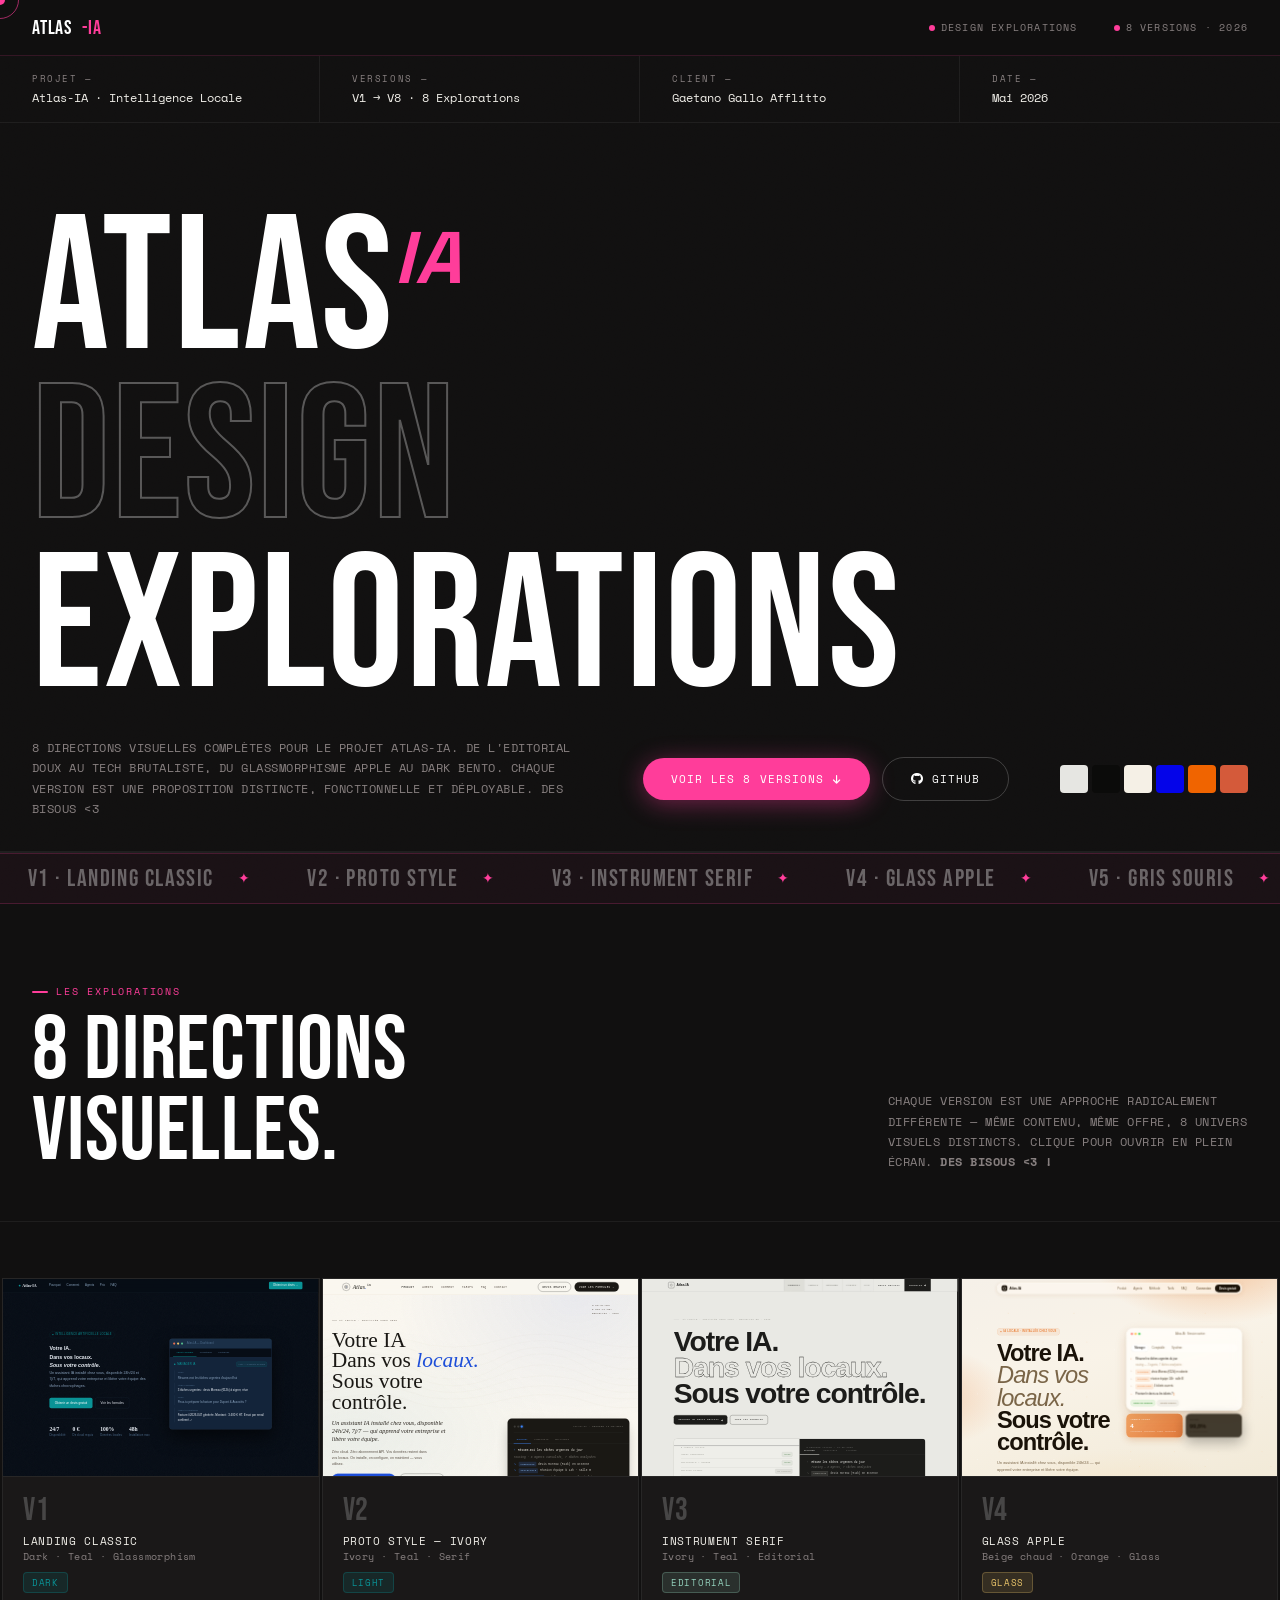
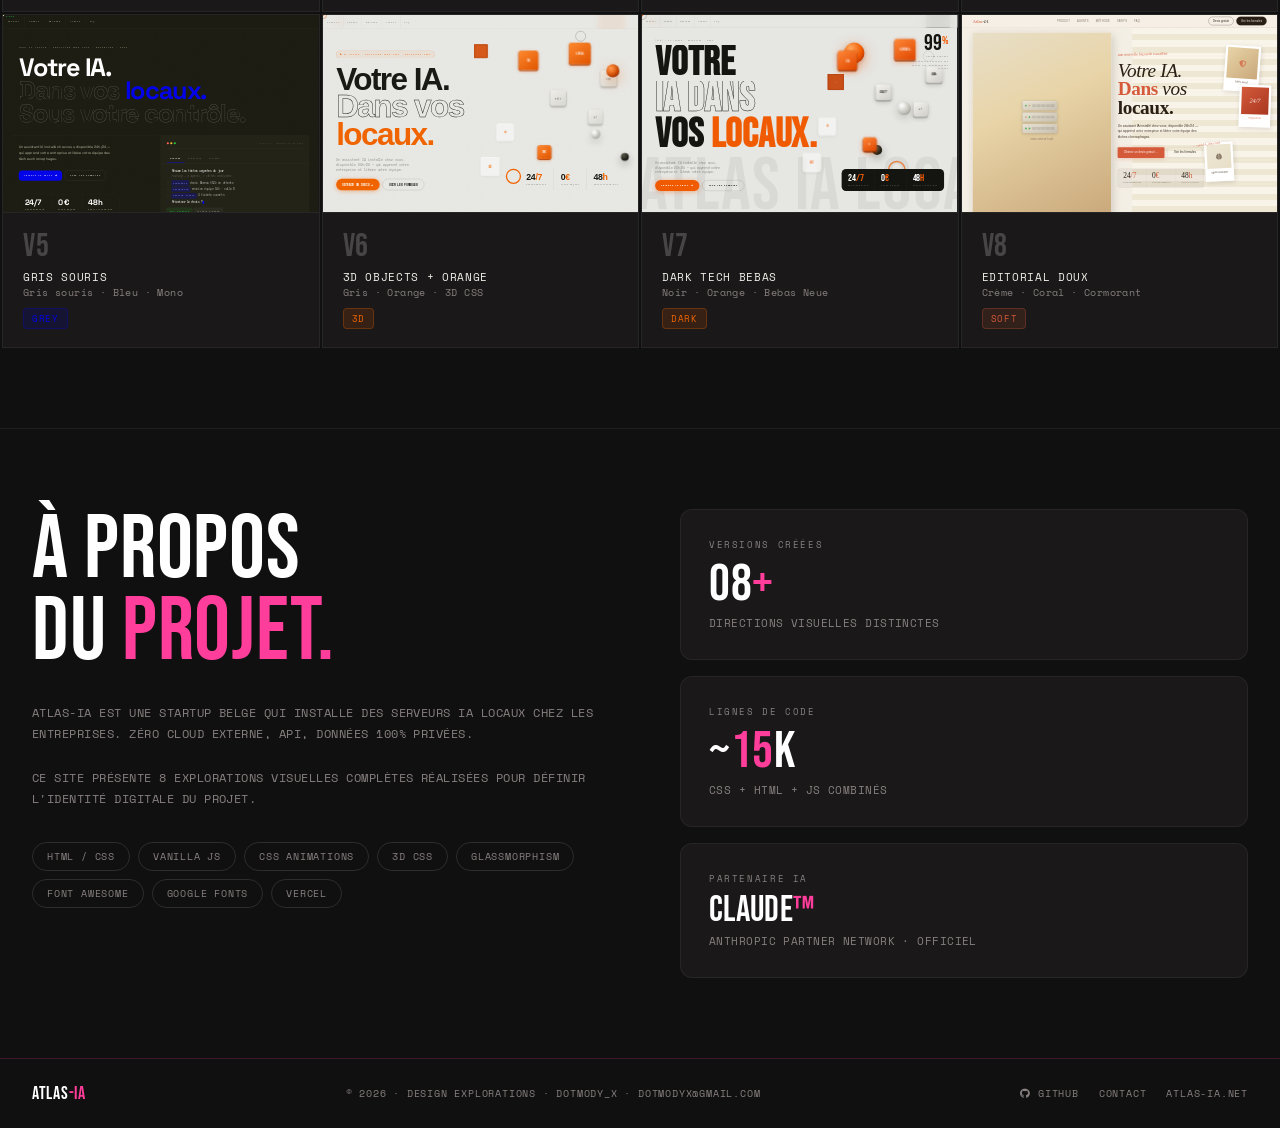
==== commit 4567ba30: "15k Ligne de code" ====
--- a/index.html
+++ b/index.html
@@ -144,7 +144,7 @@
         </div>
         <div class="about-stat">
           <div class="as-n">Lignes de code</div>
-          <div class="as-v">~<span>420</span>k</div>
+          <div class="as-v">~<span>15</span>k</div>
           <div class="as-d">CSS + HTML + JS combinés</div>
         </div>
         <div class="about-stat">
